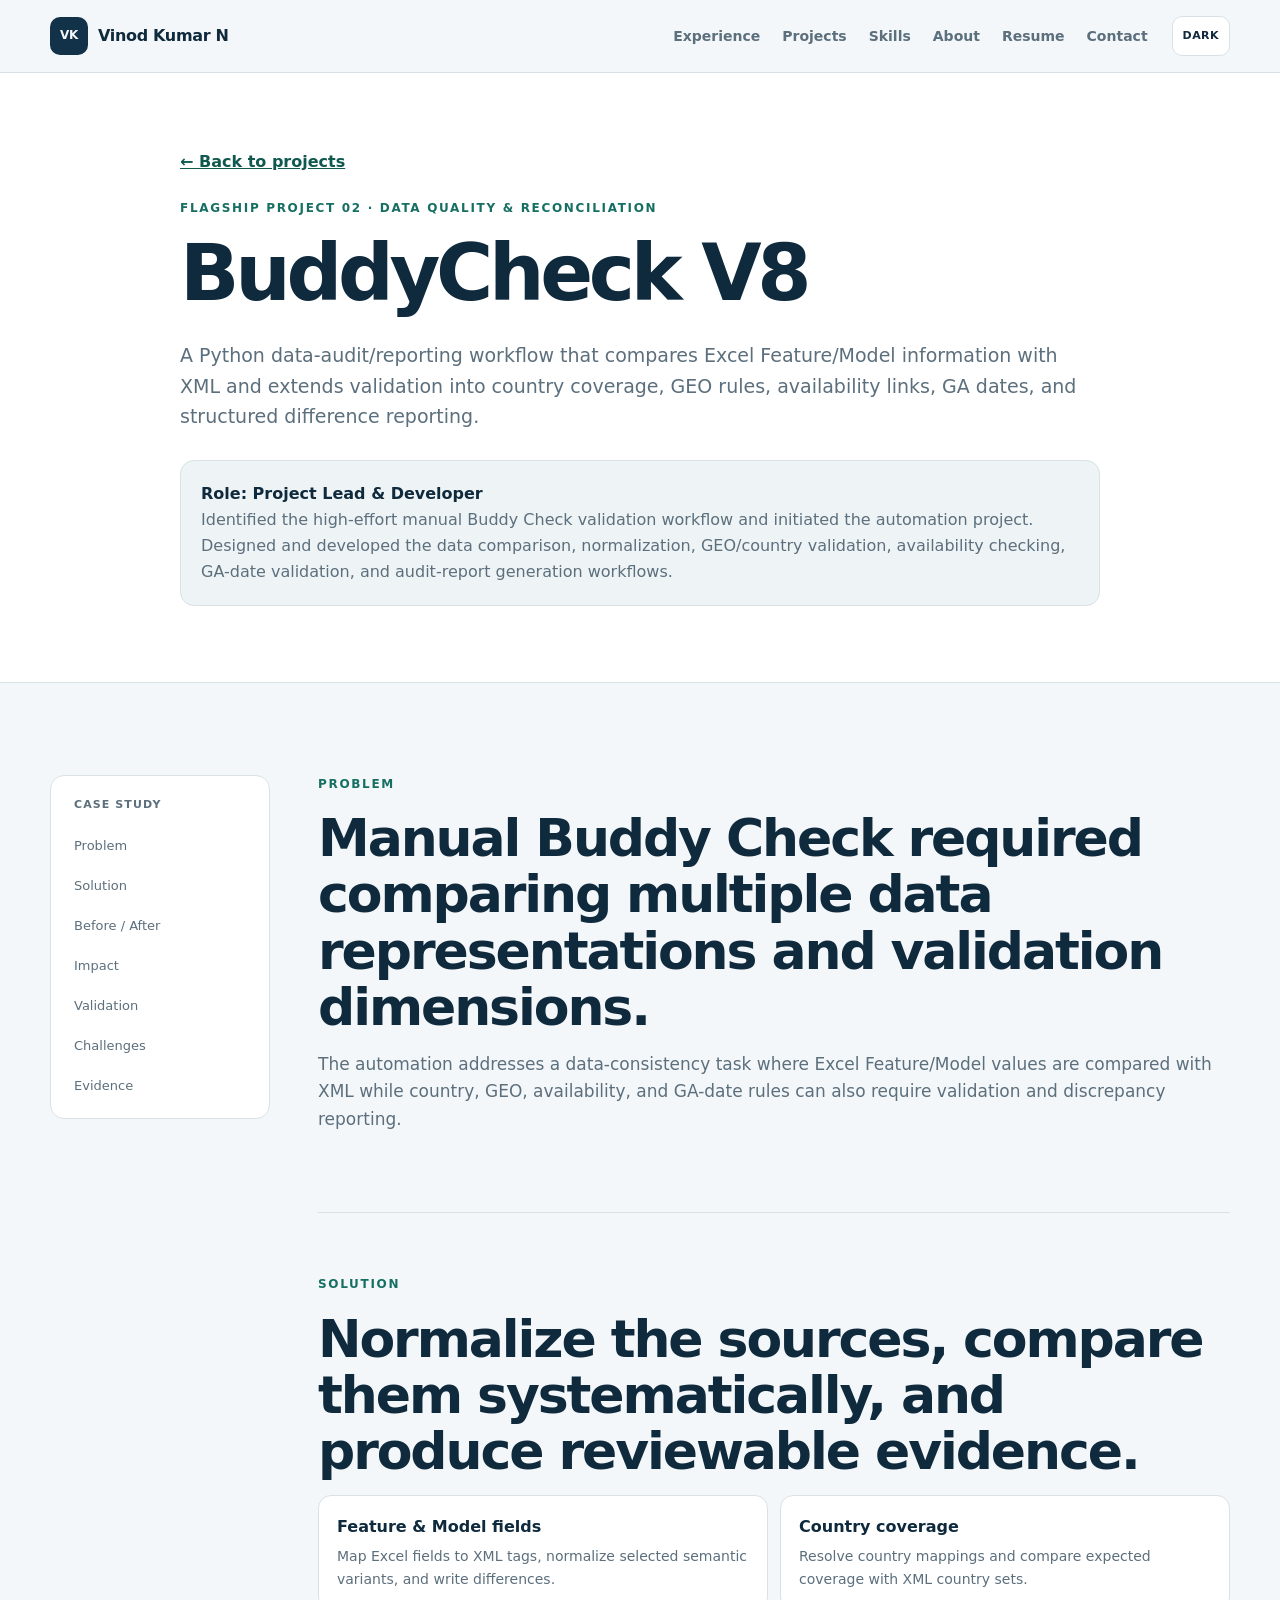
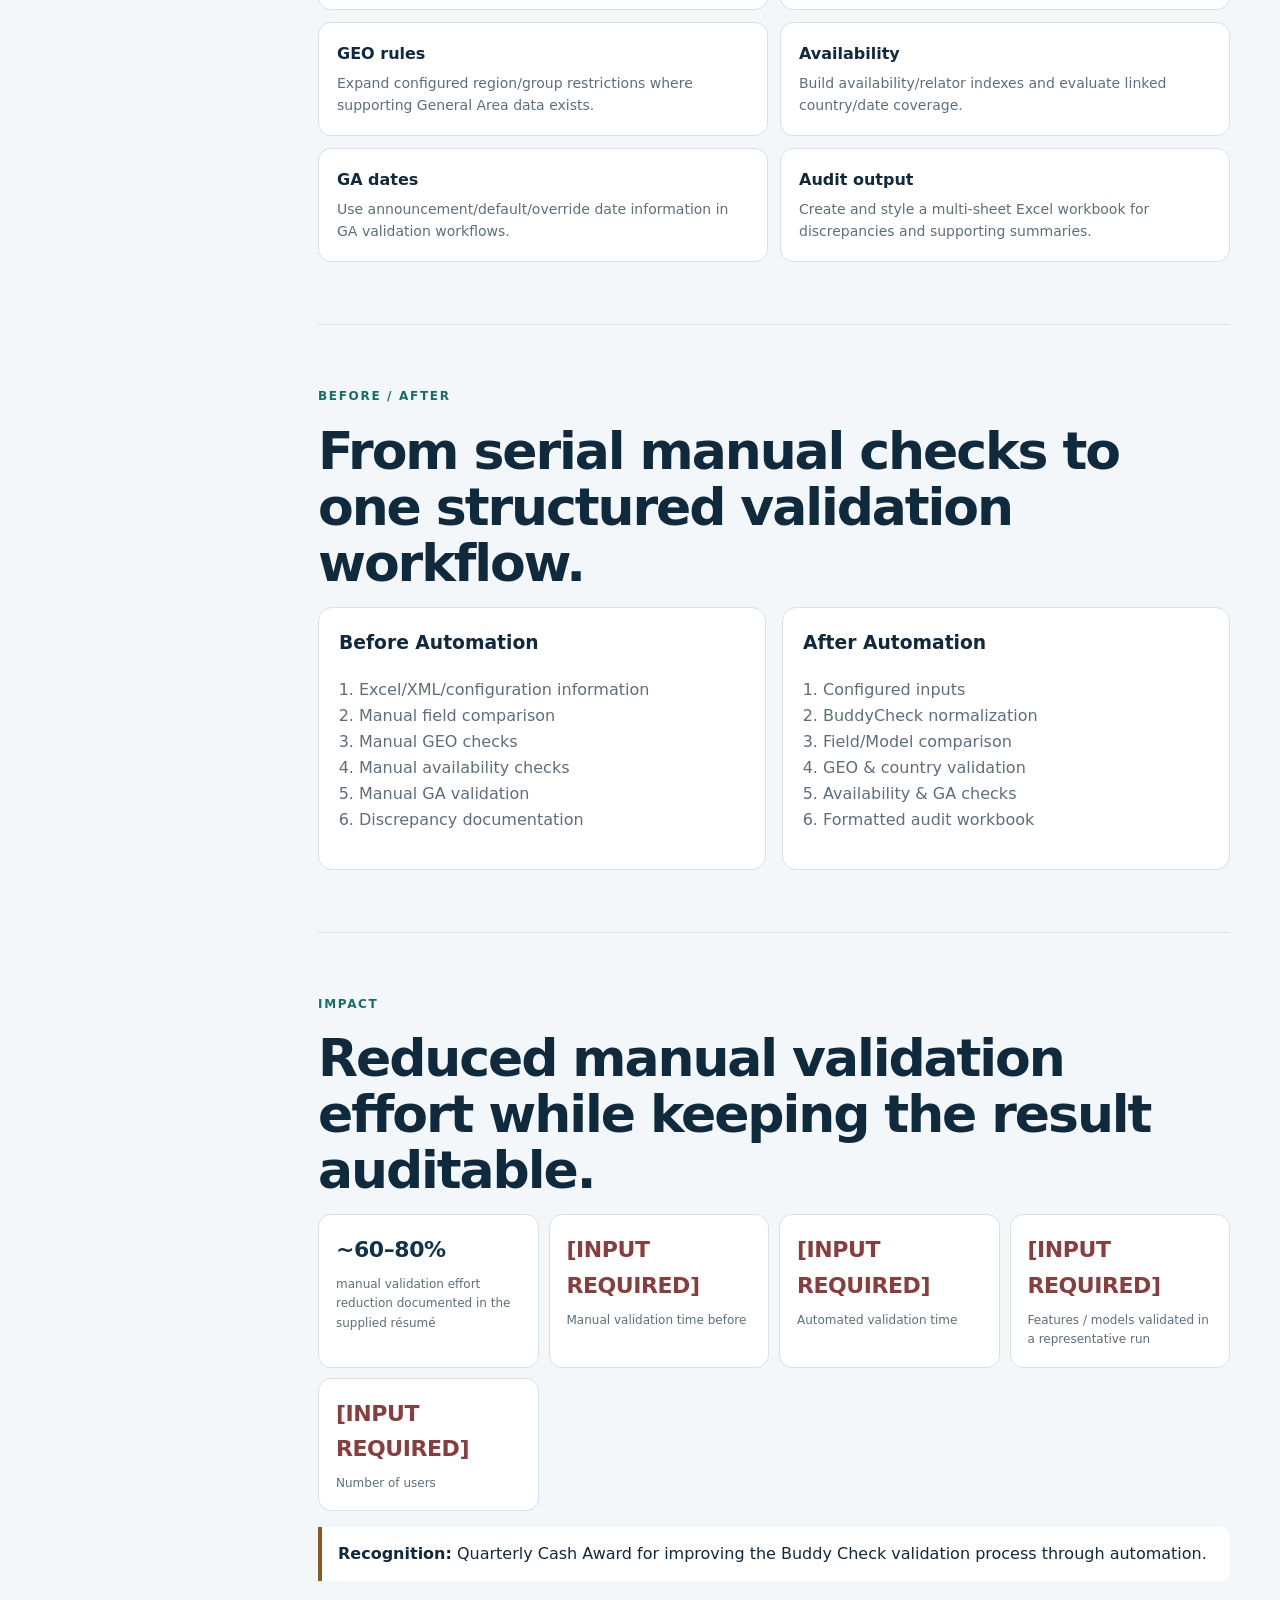
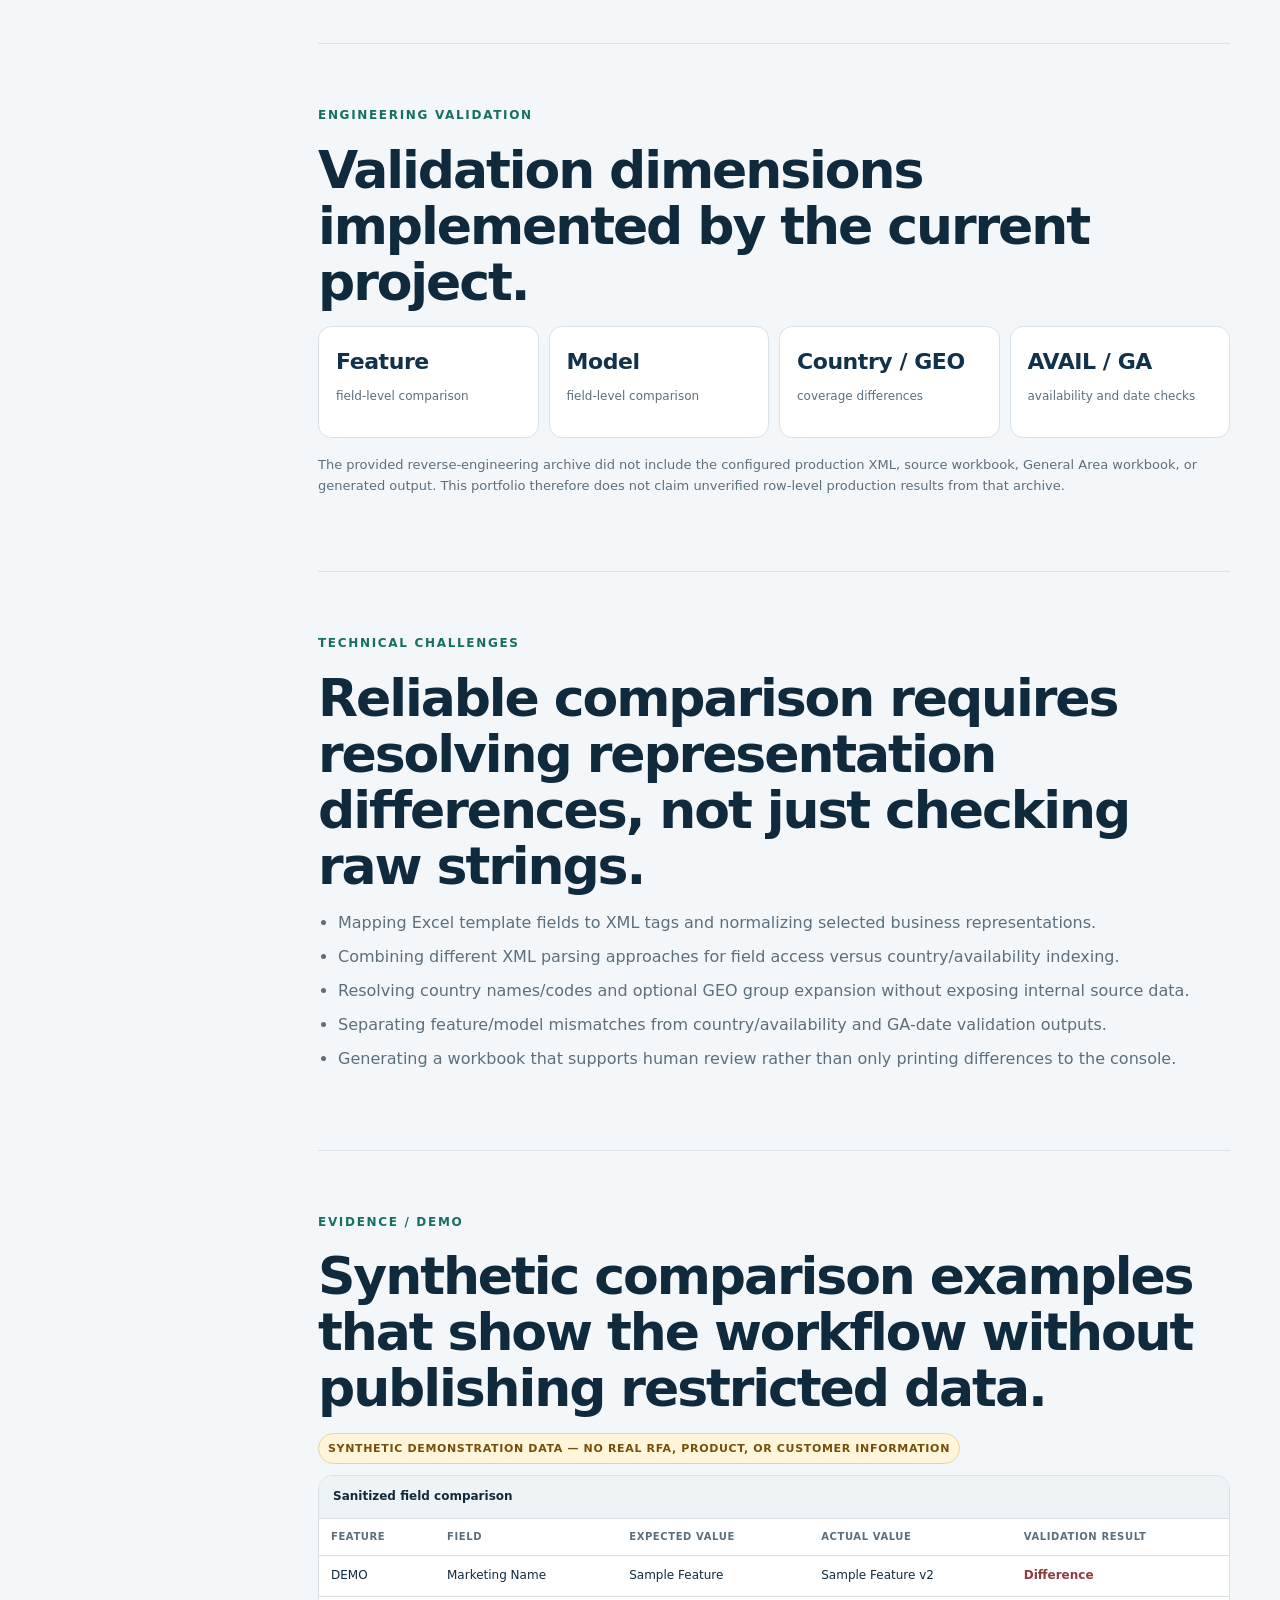
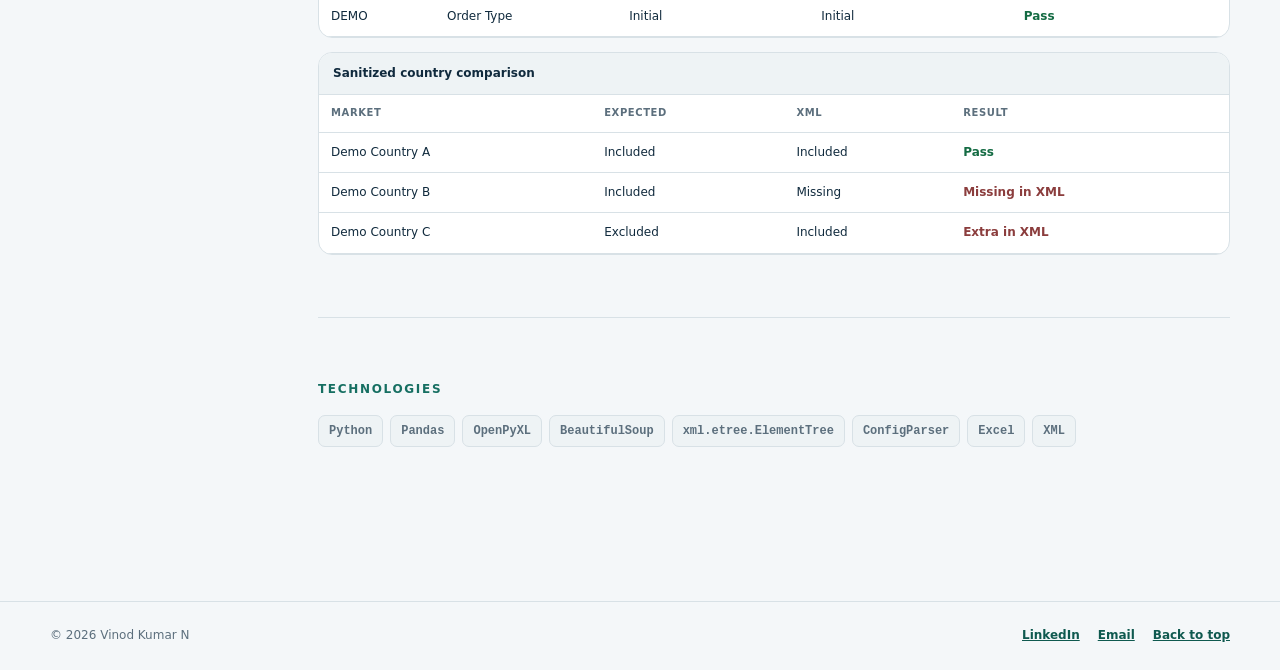
==== projects/buddycheck.html @ 29662d74 "Add files via upload Deploy professional portfolio" ====
<!doctype html><html lang="en" data-theme="light"><head>
  <meta charset="utf-8">
  <meta name="viewport" content="width=device-width, initial-scale=1">
  <meta name="author" content="Vinod Kumar N">
  <meta name="theme-color" content="#f4f7f9">
  <link rel="icon" href="../assets/favicon.svg" type="image/svg+xml">
  <link rel="stylesheet" href="../css/style.css">
<title>BuddyCheck V8 | Vinod Kumar N</title>
  <meta name="description" content="Case study: Python enterprise data validation and reconciliation across Excel, XML, country/GEO availability, GA dates, and formatted audit reporting.">
  <link rel="canonical" href="https://vinod2612-lab.github.io/projects/buddycheck.html">
  <meta property="og:type" content="website">
  <meta property="og:title" content="BuddyCheck V8 | Vinod Kumar N">
  <meta property="og:description" content="Case study: Python enterprise data validation and reconciliation across Excel, XML, country/GEO availability, GA dates, and formatted audit reporting.">
  <meta property="og:url" content="https://vinod2612-lab.github.io/projects/buddycheck.html">
  <meta property="og:image" content="https://vinod2612-lab.github.io/assets/og-card.png">
  <meta property="og:image:width" content="1200">
  <meta property="og:image:height" content="630">
  <meta name="twitter:card" content="summary_large_image">
  <meta name="twitter:title" content="BuddyCheck V8 | Vinod Kumar N">
  <meta name="twitter:description" content="Case study: Python enterprise data validation and reconciliation across Excel, XML, country/GEO availability, GA dates, and formatted audit reporting.">
  <meta name="twitter:image" content="https://vinod2612-lab.github.io/assets/og-card.png">
  <script type="application/ld+json">{"@context": "https://schema.org", "@type": "Person", "name": "Vinod Kumar N", "url": "https://vinod2612-lab.github.io", "jobTitle": "Data Specialist", "email": "mailto:neelavinod26@gmail.com", "address": {"@type": "PostalAddress", "addressLocality": "Bangalore", "addressCountry": "IN"}, "sameAs": ["https://www.linkedin.com/in/vinod-kumar-n-34484a241"], "knowsAbout": ["Python automation", "Enterprise data tooling", "Data validation", "Excel automation", "Desktop automation", "Django", "Retrieval-augmented generation"]}</script></head><body><a class="skip-link" href="#main">Skip to main content</a>
<header class="site-header" id="top">
  <div class="nav-shell">
    <a class="brand" href="../index.html" aria-label="Vinod Kumar N home"><span class="brand-mark">VK</span><span class="brand-name">Vinod Kumar N</span></a>
    <button class="nav-toggle" type="button" aria-label="Open navigation" aria-expanded="false" aria-controls="primary-nav"><span></span><span></span><span></span></button>
    <nav class="nav-links" id="primary-nav" aria-label="Primary navigation">
      <a href="../index.html#experience">Experience</a>
      <a href="../index.html#projects">Projects</a>
      <a href="../index.html#skills">Skills</a>
      <a href="../index.html#about">About</a>
      <a href="../assets/Vinod_Kumar_N_Resume.pdf">Resume</a>
      <a href="../index.html#contact">Contact</a>
    </nav>
    <button class="theme-toggle" type="button" aria-label="Switch to dark theme" title="Toggle light/dark theme"><span class="theme-icon" aria-hidden="true">Moon</span></button>
  </div>
</header><main id="main">
<section class="project-hero section-tight"><div class="container narrow reveal"><a class="back-link" href="../index.html#projects">← Back to projects</a><p class="eyebrow">Flagship Project 02 · Data Quality & Reconciliation</p><h1>BuddyCheck V8</h1><p class="project-lead">A Python data-audit/reporting workflow that compares Excel Feature/Model information with XML and extends validation into country coverage, GEO rules, availability links, GA dates, and structured difference reporting.</p><p class="role-callout"><strong>Role: Project Lead & Developer</strong><br>Identified the high-effort manual Buddy Check validation workflow and initiated the automation project. Designed and developed the data comparison, normalization, GEO/country validation, availability checking, GA-date validation, and audit-report generation workflows.</p></div></section>
<section class="section"><div class="container detail-grid"><aside class="detail-nav"><strong>Case study</strong><a href="#problem">Problem</a><a href="#solution">Solution</a><a href="#before-after">Before / After</a><a href="#impact">Impact</a><a href="#validation">Validation</a><a href="#challenges">Challenges</a><a href="#evidence">Evidence</a></aside><div class="detail-content">
<section id="problem" class="detail-section reveal"><p class="eyebrow">Problem</p><h2>Manual Buddy Check required comparing multiple data representations and validation dimensions.</h2><p>The automation addresses a data-consistency task where Excel Feature/Model values are compared with XML while country, GEO, availability, and GA-date rules can also require validation and discrepancy reporting.</p></section>
<section id="solution" class="detail-section reveal"><p class="eyebrow">Solution</p><h2>Normalize the sources, compare them systematically, and produce reviewable evidence.</h2><div class="feature-list"><div><strong>Feature & Model fields</strong><p>Map Excel fields to XML tags, normalize selected semantic variants, and write differences.</p></div><div><strong>Country coverage</strong><p>Resolve country mappings and compare expected coverage with XML country sets.</p></div><div><strong>GEO rules</strong><p>Expand configured region/group restrictions where supporting General Area data exists.</p></div><div><strong>Availability</strong><p>Build availability/relator indexes and evaluate linked country/date coverage.</p></div><div><strong>GA dates</strong><p>Use announcement/default/override date information in GA validation workflows.</p></div><div><strong>Audit output</strong><p>Create and style a multi-sheet Excel workbook for discrepancies and supporting summaries.</p></div></div></section>
<section id="before-after" class="detail-section reveal"><p class="eyebrow">Before / After</p><h2>From serial manual checks to one structured validation workflow.</h2><div class="before-after"><div><h3>Before Automation</h3><ol><li>Excel/XML/configuration information</li><li>Manual field comparison</li><li>Manual GEO checks</li><li>Manual availability checks</li><li>Manual GA validation</li><li>Discrepancy documentation</li></ol></div><div><h3>After Automation</h3><ol><li>Configured inputs</li><li>BuddyCheck normalization</li><li>Field/Model comparison</li><li>GEO & country validation</li><li>Availability & GA checks</li><li>Formatted audit workbook</li></ol></div></div></section>
<section id="impact" class="detail-section reveal"><p class="eyebrow">Impact</p><h2>Reduced manual validation effort while keeping the result auditable.</h2><div class="impact-metric-grid"><div><strong>~60–80%</strong><span>manual validation effort reduction documented in the supplied résumé</span></div><div><strong class="input-required">[INPUT REQUIRED]</strong><span>Manual validation time before</span></div><div><strong class="input-required">[INPUT REQUIRED]</strong><span>Automated validation time</span></div><div><strong class="input-required">[INPUT REQUIRED]</strong><span>Features / models validated in a representative run</span></div><div><strong class="input-required">[INPUT REQUIRED]</strong><span>Number of users</span></div></div><div class="recognition-inline"><strong>Recognition:</strong> Quarterly Cash Award for improving the Buddy Check validation process through automation.</div></section>
<section id="validation" class="detail-section reveal"><p class="eyebrow">Engineering Validation</p><h2>Validation dimensions implemented by the current project.</h2><div class="validation-grid"><div><strong>Feature</strong><span>field-level comparison</span></div><div><strong>Model</strong><span>field-level comparison</span></div><div><strong>Country / GEO</strong><span>coverage differences</span></div><div><strong>AVAIL / GA</strong><span>availability and date checks</span></div></div><p class="evidence-note">The provided reverse-engineering archive did not include the configured production XML, source workbook, General Area workbook, or generated output. This portfolio therefore does not claim unverified row-level production results from that archive.</p></section>
<section id="challenges" class="detail-section reveal"><p class="eyebrow">Technical Challenges</p><h2>Reliable comparison requires resolving representation differences, not just checking raw strings.</h2><ul class="detail-list"><li>Mapping Excel template fields to XML tags and normalizing selected business representations.</li><li>Combining different XML parsing approaches for field access versus country/availability indexing.</li><li>Resolving country names/codes and optional GEO group expansion without exposing internal source data.</li><li>Separating feature/model mismatches from country/availability and GA-date validation outputs.</li><li>Generating a workbook that supports human review rather than only printing differences to the console.</li></ul></section>
<section id="evidence" class="detail-section reveal"><p class="eyebrow">Evidence / Demo</p><h2>Synthetic comparison examples that show the workflow without publishing restricted data.</h2><p class="demo-label">Synthetic demonstration data — no real RFA, product, or customer information</p><div class="demo-grid"><div class="demo-window wide"><div class="demo-title">Sanitized field comparison</div><div class="table-scroll"><table><thead><tr><th>Feature</th><th>Field</th><th>Expected Value</th><th>Actual Value</th><th>Validation Result</th></tr></thead><tbody><tr><td>DEMO</td><td>Marketing Name</td><td>Sample Feature</td><td>Sample Feature v2</td><td><span class="status-review">Difference</span></td></tr><tr><td>DEMO</td><td>Order Type</td><td>Initial</td><td>Initial</td><td><span class="status-pass">Pass</span></td></tr></tbody></table></div></div><div class="demo-window wide"><div class="demo-title">Sanitized country comparison</div><div class="table-scroll"><table><thead><tr><th>Market</th><th>Expected</th><th>XML</th><th>Result</th></tr></thead><tbody><tr><td>Demo Country A</td><td>Included</td><td>Included</td><td><span class="status-pass">Pass</span></td></tr><tr><td>Demo Country B</td><td>Included</td><td>Missing</td><td><span class="status-review">Missing in XML</span></td></tr><tr><td>Demo Country C</td><td>Excluded</td><td>Included</td><td><span class="status-review">Extra in XML</span></td></tr></tbody></table></div></div></div></section>
<section class="detail-section reveal"><p class="eyebrow">Technologies</p><div class="tags large"><span>Python</span><span>Pandas</span><span>OpenPyXL</span><span>BeautifulSoup</span><span>xml.etree.ElementTree</span><span>ConfigParser</span><span>Excel</span><span>XML</span></div></section>
</div></div></section></main>
<footer class="site-footer">
  <div class="container footer-inner">
    <p>© <span id="year"></span> Vinod Kumar N</p>
    <div class="footer-links">
      <a href="https://www.linkedin.com/in/vinod-kumar-n-34484a241" target="_blank" rel="noopener noreferrer">LinkedIn</a>
      <a href="mailto:neelavinod26@gmail.com">Email</a>
      <a href="#top">Back to top</a>
    </div>
  </div>
</footer><script src="../js/script.js"></script></body></html>
---- css/style.css ----
:root{
  --bg:#f4f7f9;--surface:#fff;--surface-soft:#eef3f5;--text:#102a3d;--muted:#5c6f7d;--line:#d8e1e6;
  --accent:#166f62;--accent-dark:#0f594f;--navy:#12324a;--warm:#8b5a1f;--danger:#8b3d3d;--pass:#146b43;
  --shadow:0 18px 45px rgba(16,42,61,.08);--max:1180px;--radius:18px;
}
html[data-theme="dark"]{--bg:#0c151c;--surface:#111e27;--surface-soft:#152630;--text:#eef5f7;--muted:#adbec7;--line:#2a3c46;--accent:#79d4c3;--accent-dark:#9de0d3;--navy:#dbeaf0;--warm:#e6b46f;--danger:#f0a0a0;--pass:#8be0ad;--shadow:0 22px 55px rgba(0,0,0,.28)}
*{box-sizing:border-box}html{scroll-behavior:smooth;scroll-padding-top:82px}body{margin:0;background:var(--bg);color:var(--text);font-family:Inter,ui-sans-serif,system-ui,-apple-system,BlinkMacSystemFont,"Segoe UI",sans-serif;line-height:1.62;-webkit-font-smoothing:antialiased;overflow-x:clip}a{color:inherit}button,a{font:inherit}img{max-width:100%;height:auto}p{margin-top:0}.container{width:min(calc(100% - 40px),var(--max));margin-inline:auto}.narrow{max-width:920px}.section{padding:92px 0}.section-tight{padding:76px 0}.section-alt{background:var(--surface-soft);border-block:1px solid var(--line)}
.skip-link{position:absolute;left:-9999px;top:10px;background:var(--navy);color:var(--bg);padding:10px 14px;border-radius:8px;z-index:999}.skip-link:focus{left:10px}.site-header{position:sticky;top:0;z-index:100;background:color-mix(in srgb,var(--bg) 92%,transparent);backdrop-filter:blur(16px);border-bottom:1px solid var(--line)}.nav-shell{height:72px;width:min(calc(100% - 40px),var(--max));margin:auto;display:flex;align-items:center;gap:24px}.brand{display:flex;align-items:center;gap:10px;text-decoration:none;font-weight:800;letter-spacing:-.02em;white-space:nowrap}.brand-mark{width:38px;height:38px;border-radius:10px;background:var(--navy);color:var(--bg);display:grid;place-items:center;font-size:12px}.nav-links{margin-left:auto;display:flex;gap:22px;align-items:center}.nav-links a{font-size:14px;color:var(--muted);text-decoration:none;font-weight:650}.nav-links a:hover{color:var(--text)}.theme-toggle,.nav-toggle{border:1px solid var(--line);background:var(--surface);color:var(--text);border-radius:10px;cursor:pointer}.theme-toggle{min-width:58px;height:40px;padding:0 10px;font-size:11px;font-weight:800;text-transform:uppercase;letter-spacing:.04em}.nav-toggle{display:none;width:42px;height:42px;padding:9px}.nav-toggle span{display:block;height:2px;background:currentColor;margin:5px 0;border-radius:2px}
a:focus-visible,button:focus-visible,summary:focus-visible{outline:3px solid var(--accent);outline-offset:3px;border-radius:6px}.eyebrow,.small-label,.panel-label{font-size:12px;font-weight:850;text-transform:uppercase;letter-spacing:.14em;color:var(--accent);margin-bottom:16px}.hero-grid{display:grid;grid-template-columns:minmax(0,1.28fr) minmax(330px,.72fr);gap:64px;align-items:center}.hero h1,.project-hero h1{font-size:clamp(46px,6.5vw,78px);line-height:1.02;letter-spacing:-.055em;margin:0 0 26px}.hero-lead,.project-lead{font-size:19px;color:var(--muted);max-width:760px}.hero-actions{display:flex;align-items:center;gap:14px;flex-wrap:wrap;margin:30px 0 22px}.btn{display:inline-flex;min-height:46px;align-items:center;justify-content:center;padding:0 18px;border-radius:10px;text-decoration:none;font-weight:800;font-size:14px;border:1px solid transparent;transition:transform .18s ease,background .18s ease,border-color .18s ease}.btn:hover{transform:translateY(-1px)}.btn-primary{background:var(--navy);color:var(--bg)}.btn-secondary{background:var(--surface);border-color:var(--line);color:var(--text)}.text-link,.small-link{color:var(--accent-dark);font-weight:800;text-underline-offset:4px}.small-link{font-size:12px}.hero-location{color:var(--muted);font-size:14px;margin:0}.credibility-panel{background:var(--surface);border:1px solid var(--line);border-radius:22px;padding:26px;box-shadow:var(--shadow)}.credibility-metrics{display:grid;gap:10px}.metric-card{padding:17px;border:1px solid var(--line);background:var(--surface-soft);border-radius:14px}.metric-card strong{display:block;font-size:28px;letter-spacing:-.03em;color:var(--navy)}.metric-card span{display:block;font-size:13px;color:var(--muted);margin-top:3px}.panel-note{margin:16px 0 0;color:var(--muted);font-size:13px}.section-head{max-width:820px;margin-bottom:42px}.section-head.compact{max-width:720px}.section-head h2,.contact-card h2,.detail-section h2{font-size:clamp(32px,4.5vw,52px);line-height:1.08;letter-spacing:-.04em;margin:0 0 16px}.section-head>p:not(.eyebrow),.contact-card>div>p:not(.eyebrow){color:var(--muted);font-size:17px}.evidence-strip{padding-top:64px}.impact-grid{display:grid;grid-template-columns:repeat(3,1fr);gap:16px}.impact-card{background:var(--surface);border:1px solid var(--line);border-radius:var(--radius);padding:24px}.impact-card>span{display:block;color:var(--accent);font-size:12px;font-weight:850;margin-bottom:24px}.impact-card h3{margin:0 0 8px;font-size:19px}.impact-card p{margin:0;color:var(--muted);font-size:14px}.experience-list{display:grid;gap:18px}.experience-card{display:grid;grid-template-columns:180px 1fr;gap:30px;background:var(--surface);border:1px solid var(--line);border-radius:var(--radius);padding:28px}.experience-meta{display:flex;flex-direction:column;align-items:flex-start;gap:9px}.date{font:800 13px ui-monospace,SFMono-Regular,Consolas,monospace;color:var(--accent)}.status{font-size:11px;font-weight:850;text-transform:uppercase;letter-spacing:.08em;padding:5px 8px;border-radius:999px;background:var(--surface-soft);border:1px solid var(--line)}.employer{font-size:13px;color:var(--muted);font-weight:750;text-transform:uppercase;letter-spacing:.06em;margin-bottom:5px}.experience-main h3{font-size:26px;letter-spacing:-.025em;margin:0 0 14px}.experience-main ul{margin:0;padding-left:20px;color:var(--muted)}.experience-main li+li{margin-top:7px}.input-required{color:var(--danger)!important;font-weight:800}.project-card{display:grid;grid-template-columns:76px 1fr;gap:24px;border-top:1px solid var(--line);padding:42px 0}.project-card:last-of-type{border-bottom:1px solid var(--line)}.project-index{font:850 13px ui-monospace,SFMono-Regular,Consolas,monospace;color:var(--accent);padding-top:8px}.project-category{color:var(--accent);font-weight:850;text-transform:uppercase;letter-spacing:.1em;font-size:11px;margin-bottom:9px}.project-summary-block h3{font-size:clamp(30px,4vw,45px);letter-spacing:-.04em;line-height:1.05;margin:0 0 14px}.project-one-liner{font-size:17px;color:var(--muted);max-width:900px}.role-line{background:var(--surface-soft);border-left:4px solid var(--accent);padding:14px 16px;border-radius:0 10px 10px 0;color:var(--muted);font-size:14px;max-width:980px}.role-line strong{color:var(--text)}.role-line.compact{margin:12px 0 0}.project-essentials{display:grid;grid-template-columns:repeat(3,1fr);gap:12px;margin:22px 0}.project-essentials>div{border:1px solid var(--line);border-radius:12px;padding:15px;background:var(--surface)}.project-essentials span{font-size:11px;font-weight:850;text-transform:uppercase;letter-spacing:.08em;color:var(--muted)}.project-essentials p{margin:7px 0 0;font-size:13px;color:var(--muted)}.validation-line{font-size:13px;color:var(--muted);margin:18px 0}.validation-line strong{color:var(--text)}.tags{display:flex;flex-wrap:wrap;gap:7px}.tags span{font:750 11px ui-monospace,SFMono-Regular,Consolas,monospace;border:1px solid var(--line);border-radius:7px;background:var(--surface-soft);padding:6px 8px;color:var(--muted)}.tags.large span{font-size:12px;padding:8px 10px}.project-actions{display:flex;gap:14px;align-items:center;flex-wrap:wrap;margin-top:20px}.additional-projects{margin-top:58px}.additional-projects>div:first-child{display:grid;grid-template-columns:1fr 2fr;gap:20px;align-items:end}.additional-projects h3{font-size:30px;margin:0 0 16px}.additional-card{display:grid;grid-template-columns:1.3fr .7fr;gap:26px;background:var(--surface);border:1px solid var(--line);border-radius:var(--radius);padding:24px}.additional-card p{color:var(--muted);margin-bottom:0}.skills-grid{display:grid;grid-template-columns:repeat(3,1fr);gap:14px}.skill-group{background:var(--surface);border:1px solid var(--line);border-radius:var(--radius);padding:22px;min-height:160px}.skill-group h3{font-size:18px;margin:0 0 20px}.skill-group p{color:var(--muted);font-size:14px;margin:0}.about-grid,.credentials-grid{display:grid;grid-template-columns:.85fr 1.15fr;gap:70px}.about-text p{font-size:18px;color:var(--muted)}.credentials-content{display:grid;gap:28px}.recognition-card{background:var(--surface);border:1px solid var(--line);border-radius:var(--radius);padding:24px}.recognition-card h3{font-size:24px;margin:0 0 7px}.recognition-card p:last-child{margin:0;color:var(--muted)}.credential-list>div{padding:18px 0;border-top:1px solid var(--line);display:grid;grid-template-columns:70px 1fr;column-gap:16px}.credential-list>div:last-child{border-bottom:1px solid var(--line)}.credential-list span{grid-row:1/3;color:var(--accent);font:800 12px ui-monospace,monospace}.credential-list h3{font-size:18px;margin:0}.credential-list p{color:var(--muted);margin:3px 0 0}.cert-list h3{font-size:18px}.cert-list ul{padding-left:20px;color:var(--muted)}.muted{color:var(--muted)}.contact-section{padding-top:55px}.contact-card{display:grid;grid-template-columns:1fr auto;gap:40px;align-items:end;background:var(--surface);border:1px solid var(--line);border-radius:22px;padding:38px;box-shadow:var(--shadow)}.contact-actions{display:flex;flex-direction:column;gap:10px;min-width:205px;align-items:stretch}.site-footer{border-top:1px solid var(--line);padding:24px 0;color:var(--muted);font-size:12px}.footer-inner{display:flex;justify-content:space-between;gap:20px;align-items:center}.footer-inner p{margin:0}.footer-links{display:flex;gap:18px}.footer-links a{color:var(--accent-dark);font-weight:750}.reveal{opacity:1;transform:none}.reveal.visible{opacity:1;transform:none}
/* Project detail pages */.project-hero{border-bottom:1px solid var(--line);background:var(--surface)}.back-link{display:inline-block;margin-bottom:24px;color:var(--accent-dark);font-weight:800}.project-hero .project-lead{max-width:900px}.role-callout{margin:28px 0 0;padding:20px;background:var(--surface-soft);border:1px solid var(--line);border-radius:14px;color:var(--muted)}.role-callout strong{color:var(--text)}.detail-grid{display:grid;grid-template-columns:220px minmax(0,1fr);gap:48px}.detail-nav{position:sticky;top:96px;align-self:start;display:grid;gap:5px;border:1px solid var(--line);border-radius:14px;padding:15px;background:var(--surface)}.detail-nav strong{font-size:11px;text-transform:uppercase;letter-spacing:.1em;color:var(--muted);padding:5px 8px 9px}.detail-nav a{text-decoration:none;color:var(--muted);padding:7px 8px;border-radius:7px;font-size:13px}.detail-nav a:hover{background:var(--surface-soft);color:var(--text)}.detail-content{min-width:0}.detail-section{padding:0 0 62px;margin-bottom:62px;border-bottom:1px solid var(--line)}.detail-section:last-child{border-bottom:0;margin-bottom:0}.detail-section>p:not(.eyebrow):not(.demo-label):not(.evidence-note){font-size:17px;color:var(--muted)}.feature-list{display:grid;grid-template-columns:repeat(2,1fr);gap:12px}.feature-list>div{background:var(--surface);border:1px solid var(--line);border-radius:13px;padding:18px}.feature-list strong{display:block;margin-bottom:5px}.feature-list p{margin:0;color:var(--muted);font-size:14px}.workflow{display:flex;flex-wrap:wrap;gap:10px;align-items:center;background:var(--surface);border:1px solid var(--line);border-radius:15px;padding:18px}.workflow>div{border:1px solid var(--line);background:var(--surface-soft);border-radius:9px;padding:11px 13px;font-size:12px;font-weight:800}.workflow>b{color:var(--accent)}.vertical-flow{max-width:520px;flex-direction:column;align-items:stretch;text-align:center}.vertical-flow>b{text-align:center}.impact-metric-grid,.validation-grid{display:grid;grid-template-columns:repeat(4,1fr);gap:10px}.impact-metric-grid>div,.validation-grid>div{background:var(--surface);border:1px solid var(--line);border-radius:13px;padding:17px;min-height:112px}.impact-metric-grid strong,.validation-grid strong{display:block;font-size:22px;color:var(--navy);letter-spacing:-.02em}.impact-metric-grid span,.validation-grid span{display:block;font-size:12px;color:var(--muted);margin-top:7px}.evidence-note{font-size:13px;color:var(--muted);margin-top:16px}.recognition-inline{margin-top:16px;border-left:4px solid var(--warm);background:var(--surface);padding:14px 16px;border-radius:0 10px 10px 0}.detail-list{padding-left:20px;color:var(--muted)}.detail-list li+li{margin-top:8px}.before-after{display:grid;grid-template-columns:1fr 1fr;gap:16px}.before-after>div{background:var(--surface);border:1px solid var(--line);border-radius:14px;padding:20px}.before-after h3{margin-top:0}.before-after ol{padding-left:20px;color:var(--muted)}.demo-label{display:inline-flex;padding:6px 9px;border-radius:999px;background:#fff5db;color:#76500b;border:1px solid #ead59a;font-size:11px;font-weight:850;text-transform:uppercase;letter-spacing:.06em}.demo-grid{display:grid;grid-template-columns:1fr 1fr;gap:14px}.demo-window{border:1px solid var(--line);background:var(--surface);border-radius:14px;overflow:hidden}.demo-window.wide{grid-column:1/-1}.demo-title{padding:11px 14px;background:var(--surface-soft);border-bottom:1px solid var(--line);font-size:12px;font-weight:850}.table-scroll{overflow-x:auto}.demo-window table{width:100%;border-collapse:collapse;min-width:430px;font-size:12px}.demo-window th,.demo-window td{padding:10px 12px;text-align:left;border-bottom:1px solid var(--line)}.demo-window th{font-size:10px;text-transform:uppercase;letter-spacing:.06em;color:var(--muted)}.fake-app{padding:13px;background:#10171c;color:#dce6eb;font:12px ui-monospace,SFMono-Regular,Consolas,monospace}.fake-toolbar{padding:9px;background:#1d2c35;border-radius:6px;margin-bottom:8px}.fake-row{padding:8px 10px;border-bottom:1px solid #2d404a;display:flex;justify-content:space-between}.fake-row.selected{background:#173b35}.fake-row span{color:#91d5bd}.summary-badges{display:flex;gap:8px;flex-wrap:wrap;padding:16px}.summary-badges span{padding:7px 9px;border:1px solid var(--line);border-radius:7px;background:var(--surface-soft);font-size:12px}.summary-badges .pass{color:var(--pass);font-weight:850}.status-pass{color:var(--pass);font-weight:850}.status-review{color:var(--danger);font-weight:850}.demo-chat{display:grid;gap:12px}.user-msg,.assistant-msg,.route-box,.source-box,.validation-box{border:1px solid var(--line);background:var(--surface);border-radius:13px;padding:16px}.user-msg{max-width:74%;margin-left:auto;background:var(--surface-soft)}.assistant-msg{max-width:90%}.demo-chat strong{display:block;margin-bottom:5px}.demo-chat span,.demo-chat small{display:block;color:var(--muted);font-size:11px}.demo-chat p{margin:0;color:var(--muted)}.citation-demo{display:inline!important;color:var(--accent)!important;font-weight:850}.route-box,.source-box,.validation-box{border-left:4px solid var(--accent)}
@media(max-width:1024px){.hero-grid{grid-template-columns:1fr;gap:36px}.credibility-panel{max-width:760px}.project-essentials,.skills-grid{grid-template-columns:repeat(2,1fr)}.about-grid,.credentials-grid{grid-template-columns:1fr;gap:34px}.contact-card{grid-template-columns:1fr}.contact-actions{flex-direction:row;flex-wrap:wrap;min-width:0}.detail-grid{grid-template-columns:1fr}.detail-nav{position:static;display:flex;flex-wrap:wrap}.detail-nav strong{width:100%}.impact-metric-grid,.validation-grid{grid-template-columns:repeat(2,1fr)}}
@media(max-width:768px){.container,.nav-shell{width:min(calc(100% - 28px),var(--max))}.section{padding:72px 0}.section-tight{padding:58px 0}.brand-name{display:none}.nav-toggle{display:block;margin-left:auto}.nav-links{position:absolute;left:14px;right:14px;top:64px;display:none;flex-direction:column;align-items:stretch;gap:0;background:var(--surface);border:1px solid var(--line);border-radius:12px;padding:8px;box-shadow:var(--shadow)}.nav-links.open{display:flex}.nav-links a{padding:10px;border-radius:7px}.nav-links a:hover{background:var(--surface-soft)}.theme-toggle{min-width:52px}.impact-grid,.project-essentials,.skills-grid,.feature-list,.before-after,.demo-grid{grid-template-columns:1fr}.experience-card{grid-template-columns:1fr;gap:14px}.project-card{grid-template-columns:42px 1fr;gap:12px}.additional-projects>div:first-child,.additional-card{grid-template-columns:1fr}.impact-metric-grid,.validation-grid{grid-template-columns:1fr 1fr}.demo-window.wide{grid-column:auto}.contact-actions{flex-direction:column;align-items:stretch}.footer-inner{align-items:flex-start;flex-direction:column}.user-msg{max-width:92%}.hero h1,.project-hero h1{font-size:clamp(42px,12vw,64px)}}
@media(max-width:480px){.hero-actions{align-items:flex-start}.btn{width:100%}.hero-actions .text-link{padding:6px 0}.project-card{display:block}.project-index{margin-bottom:10px}.impact-metric-grid,.validation-grid{grid-template-columns:1fr}.workflow{align-items:stretch;flex-direction:column}.workflow>b{transform:rotate(90deg);align-self:center}.detail-nav{display:none}.contact-card{padding:25px 19px}.credibility-panel{padding:20px}.section-head h2,.contact-card h2,.detail-section h2{font-size:clamp(30px,9.5vw,42px)}.footer-links{flex-wrap:wrap}.demo-window table{min-width:390px}}
@media(prefers-reduced-motion:reduce){html{scroll-behavior:auto}.reveal{opacity:1;transform:none;transition:none}.btn{transition:none}}
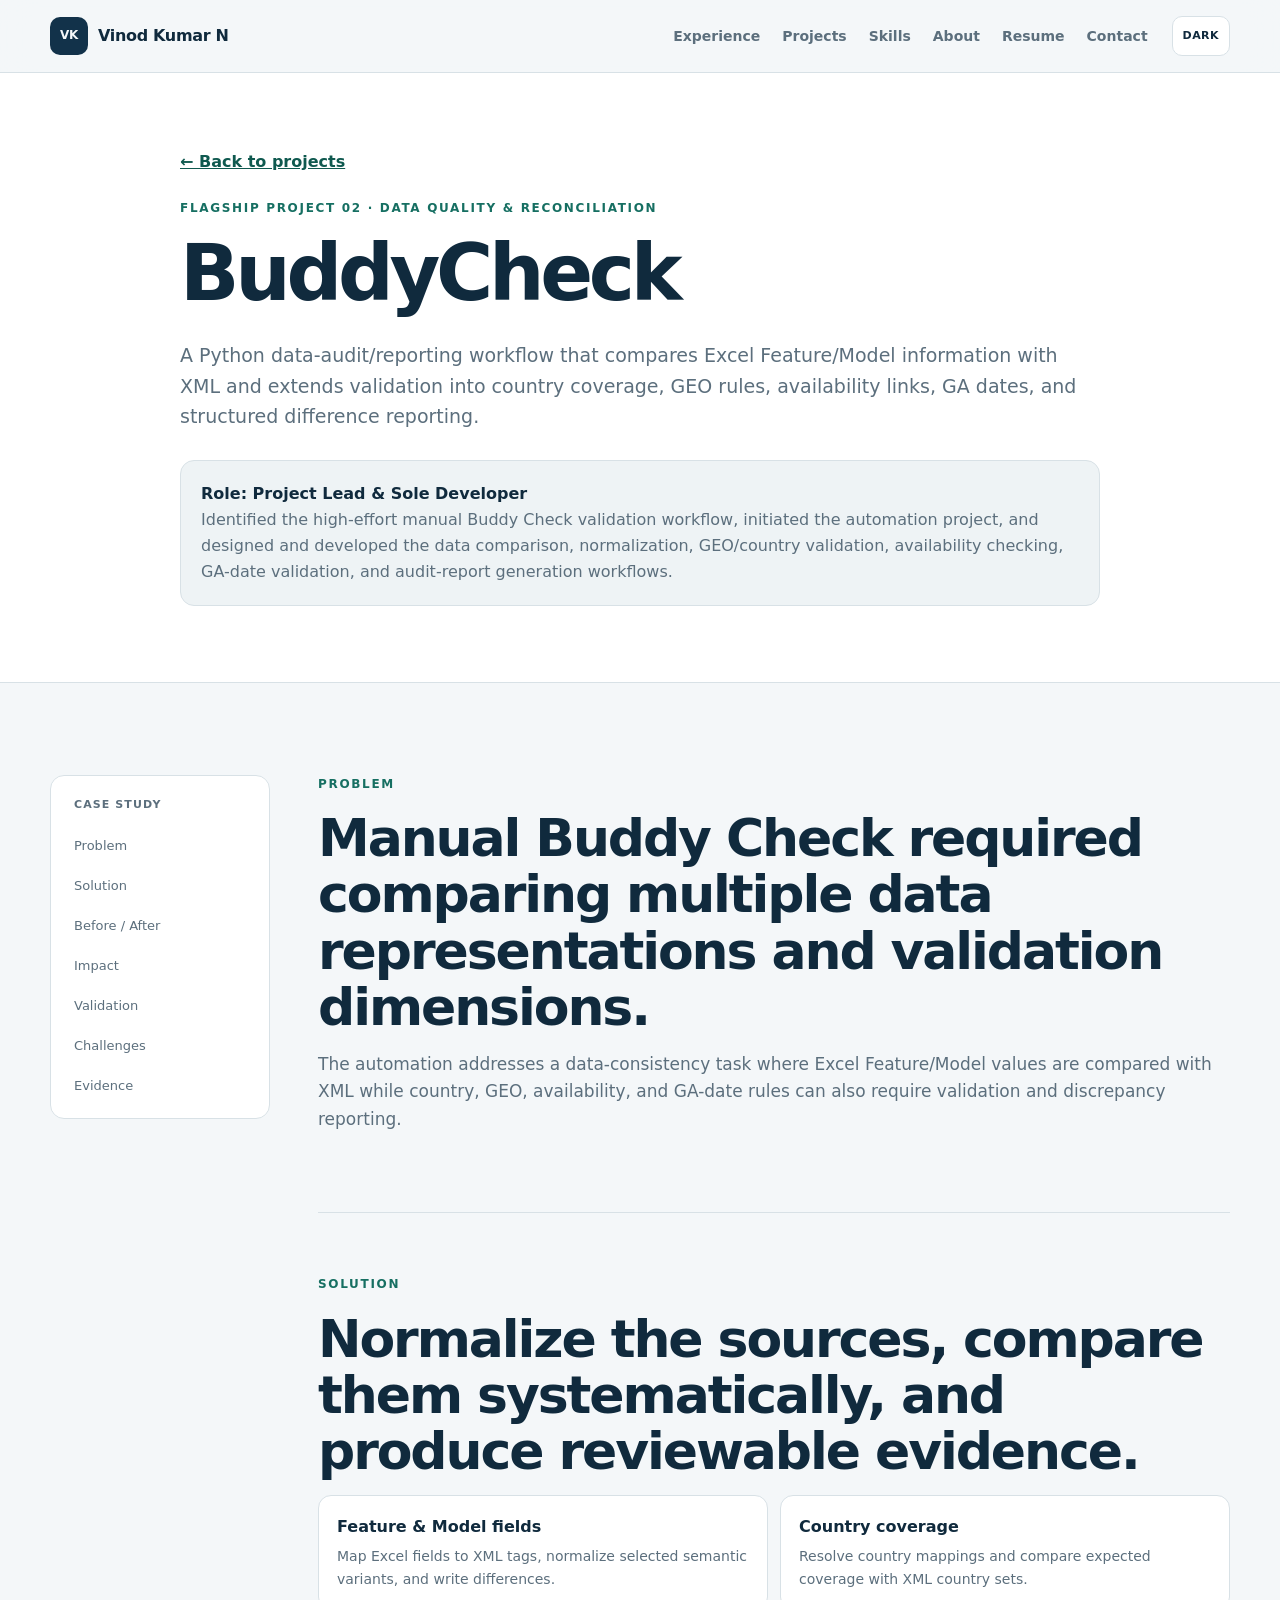
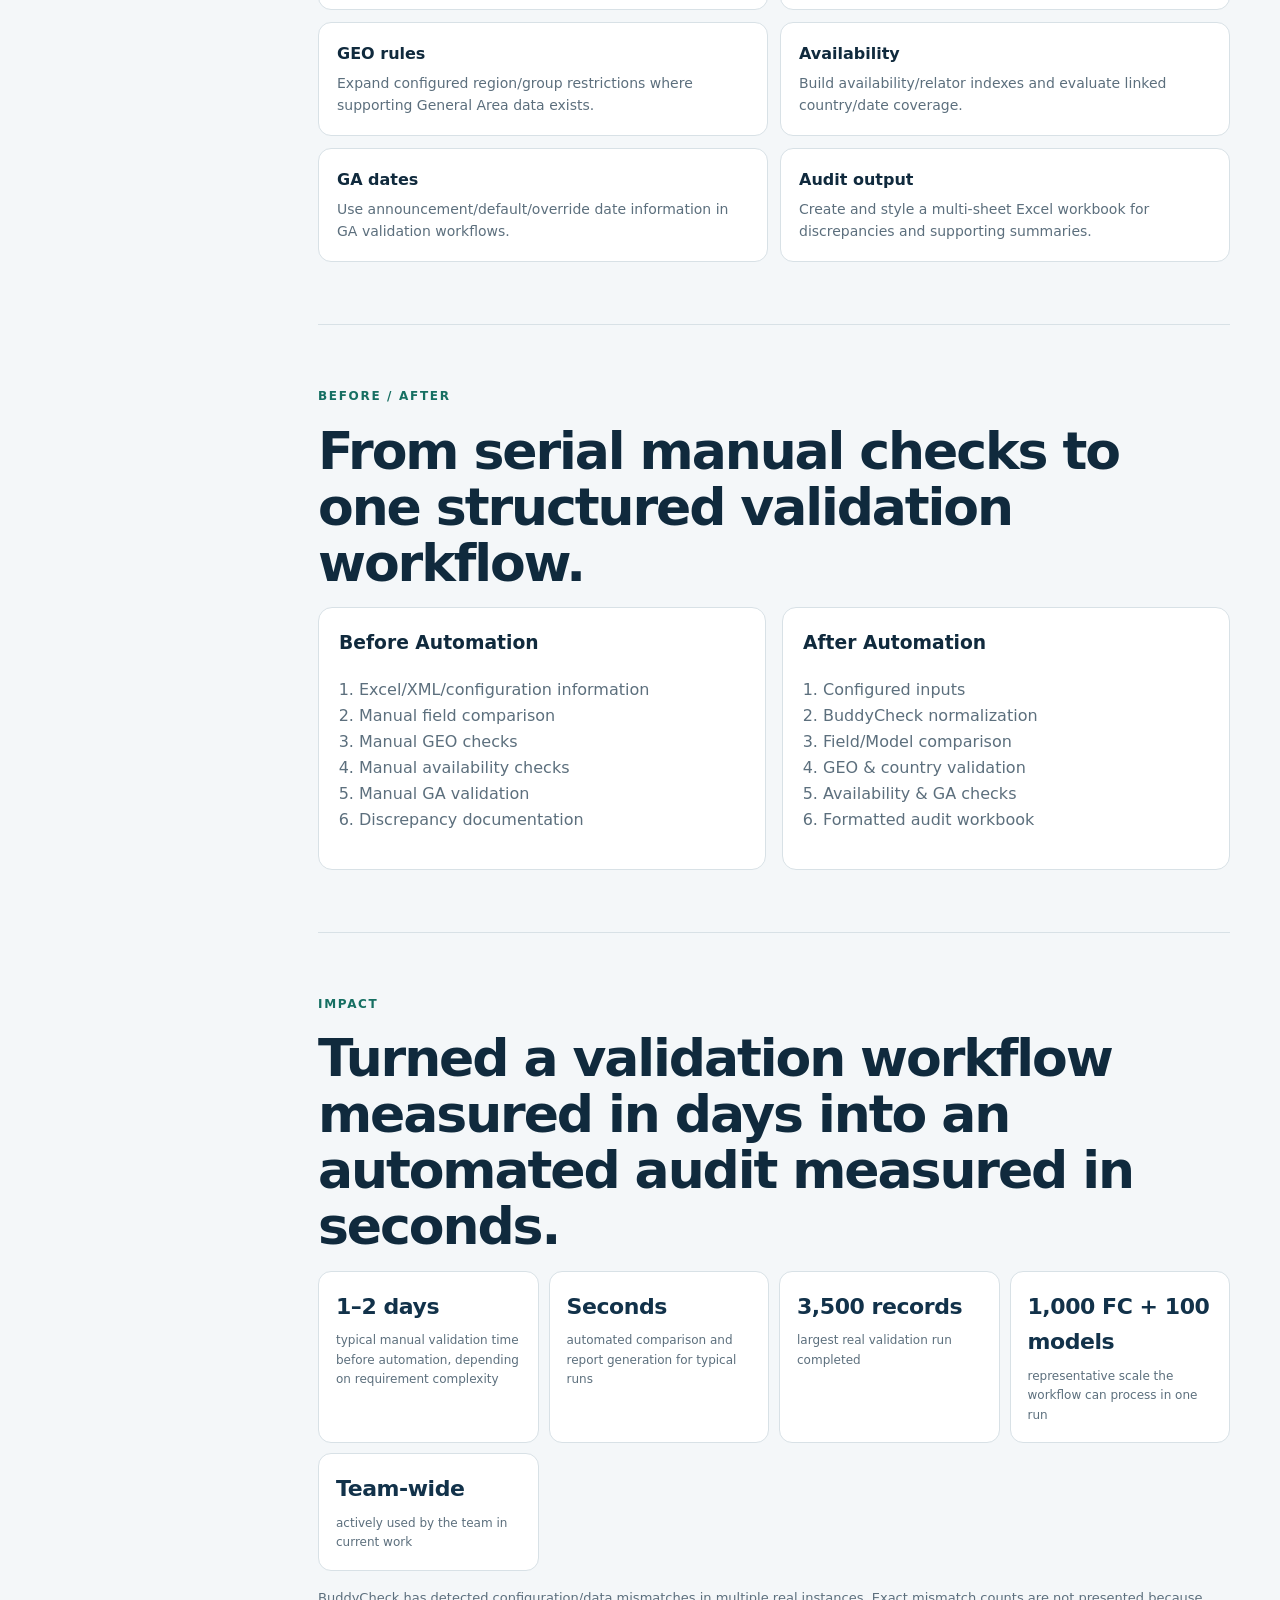
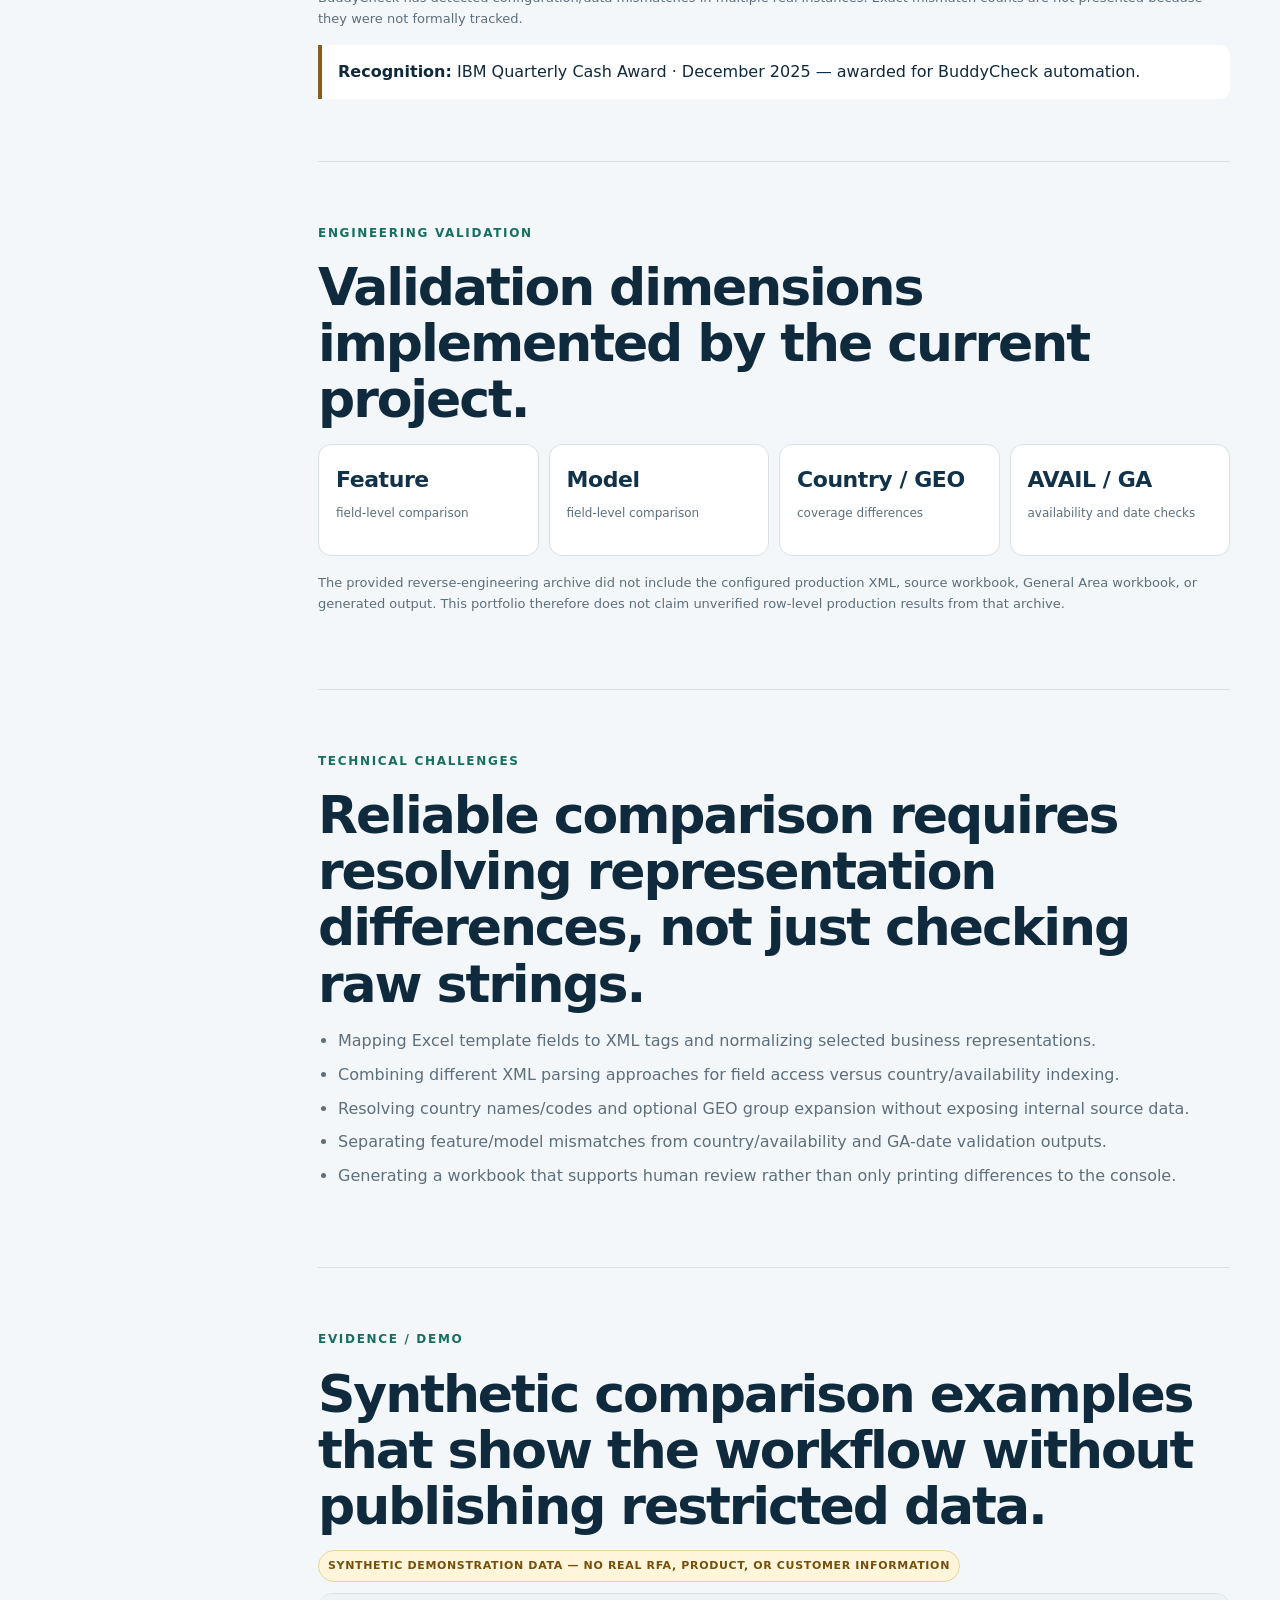
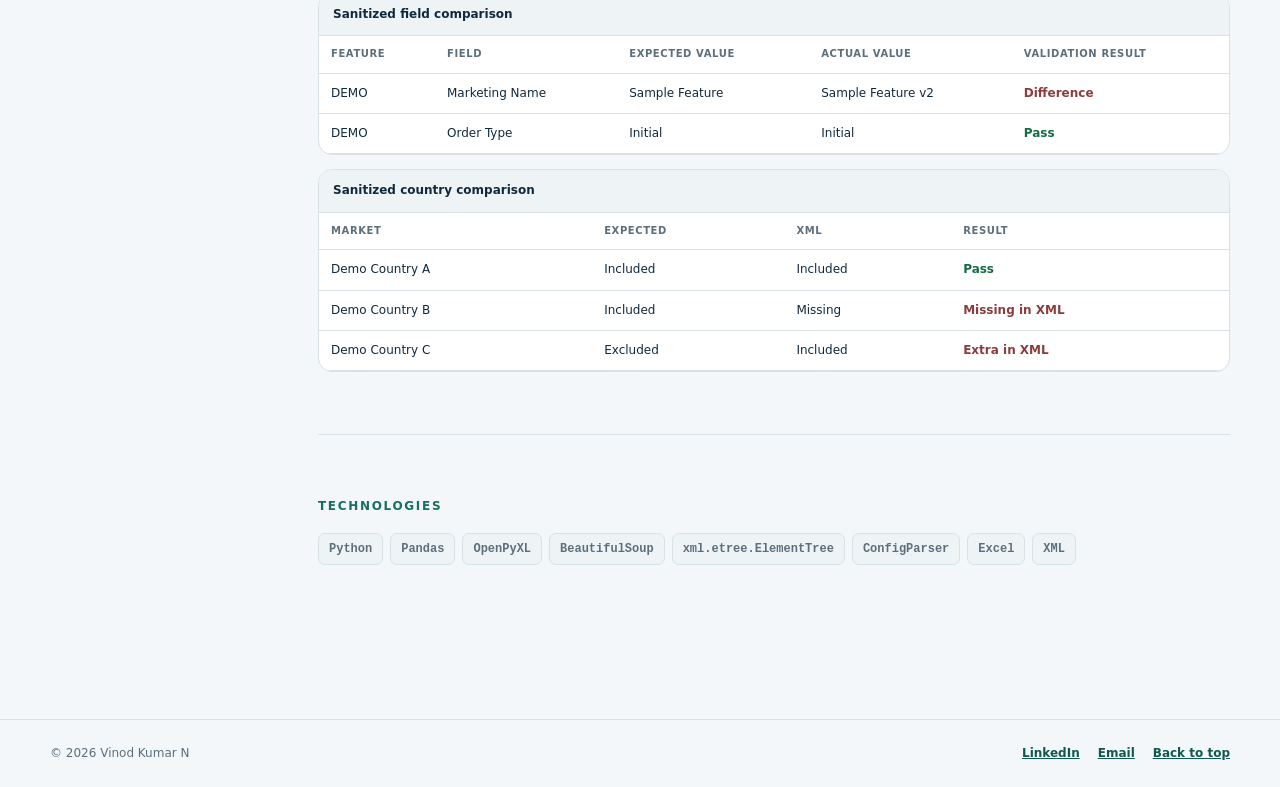
==== commit 288caee0: "Add files via upload" ====
--- a/projects/buddycheck.html
+++ b/projects/buddycheck.html
@@ -5,18 +5,18 @@
   <meta name="theme-color" content="#f4f7f9">
   <link rel="icon" href="../assets/favicon.svg" type="image/svg+xml">
   <link rel="stylesheet" href="../css/style.css">
-<title>BuddyCheck V8 | Vinod Kumar N</title>
+<title>BuddyCheck | Vinod Kumar N</title>
   <meta name="description" content="Case study: Python enterprise data validation and reconciliation across Excel, XML, country/GEO availability, GA dates, and formatted audit reporting.">
   <link rel="canonical" href="https://vinod2612-lab.github.io/projects/buddycheck.html">
   <meta property="og:type" content="website">
-  <meta property="og:title" content="BuddyCheck V8 | Vinod Kumar N">
+  <meta property="og:title" content="BuddyCheck | Vinod Kumar N">
   <meta property="og:description" content="Case study: Python enterprise data validation and reconciliation across Excel, XML, country/GEO availability, GA dates, and formatted audit reporting.">
   <meta property="og:url" content="https://vinod2612-lab.github.io/projects/buddycheck.html">
   <meta property="og:image" content="https://vinod2612-lab.github.io/assets/og-card.png">
   <meta property="og:image:width" content="1200">
   <meta property="og:image:height" content="630">
   <meta name="twitter:card" content="summary_large_image">
-  <meta name="twitter:title" content="BuddyCheck V8 | Vinod Kumar N">
+  <meta name="twitter:title" content="BuddyCheck | Vinod Kumar N">
   <meta name="twitter:description" content="Case study: Python enterprise data validation and reconciliation across Excel, XML, country/GEO availability, GA dates, and formatted audit reporting.">
   <meta name="twitter:image" content="https://vinod2612-lab.github.io/assets/og-card.png">
   <script type="application/ld+json">{"@context": "https://schema.org", "@type": "Person", "name": "Vinod Kumar N", "url": "https://vinod2612-lab.github.io", "jobTitle": "Data Specialist", "email": "mailto:neelavinod26@gmail.com", "address": {"@type": "PostalAddress", "addressLocality": "Bangalore", "addressCountry": "IN"}, "sameAs": ["https://www.linkedin.com/in/vinod-kumar-n-34484a241"], "knowsAbout": ["Python automation", "Enterprise data tooling", "Data validation", "Excel automation", "Desktop automation", "Django", "Retrieval-augmented generation"]}</script></head><body><a class="skip-link" href="#main">Skip to main content</a>
@@ -35,12 +35,12 @@
     <button class="theme-toggle" type="button" aria-label="Switch to dark theme" title="Toggle light/dark theme"><span class="theme-icon" aria-hidden="true">Moon</span></button>
   </div>
 </header><main id="main">
-<section class="project-hero section-tight"><div class="container narrow reveal"><a class="back-link" href="../index.html#projects">← Back to projects</a><p class="eyebrow">Flagship Project 02 · Data Quality & Reconciliation</p><h1>BuddyCheck V8</h1><p class="project-lead">A Python data-audit/reporting workflow that compares Excel Feature/Model information with XML and extends validation into country coverage, GEO rules, availability links, GA dates, and structured difference reporting.</p><p class="role-callout"><strong>Role: Project Lead & Developer</strong><br>Identified the high-effort manual Buddy Check validation workflow and initiated the automation project. Designed and developed the data comparison, normalization, GEO/country validation, availability checking, GA-date validation, and audit-report generation workflows.</p></div></section>
+<section class="project-hero section-tight"><div class="container narrow reveal"><a class="back-link" href="../index.html#projects">← Back to projects</a><p class="eyebrow">Flagship Project 02 · Data Quality & Reconciliation</p><h1>BuddyCheck</h1><p class="project-lead">A Python data-audit/reporting workflow that compares Excel Feature/Model information with XML and extends validation into country coverage, GEO rules, availability links, GA dates, and structured difference reporting.</p><p class="role-callout"><strong>Role: Project Lead & Sole Developer</strong><br>Identified the high-effort manual Buddy Check validation workflow, initiated the automation project, and designed and developed the data comparison, normalization, GEO/country validation, availability checking, GA-date validation, and audit-report generation workflows.</p></div></section>
 <section class="section"><div class="container detail-grid"><aside class="detail-nav"><strong>Case study</strong><a href="#problem">Problem</a><a href="#solution">Solution</a><a href="#before-after">Before / After</a><a href="#impact">Impact</a><a href="#validation">Validation</a><a href="#challenges">Challenges</a><a href="#evidence">Evidence</a></aside><div class="detail-content">
 <section id="problem" class="detail-section reveal"><p class="eyebrow">Problem</p><h2>Manual Buddy Check required comparing multiple data representations and validation dimensions.</h2><p>The automation addresses a data-consistency task where Excel Feature/Model values are compared with XML while country, GEO, availability, and GA-date rules can also require validation and discrepancy reporting.</p></section>
 <section id="solution" class="detail-section reveal"><p class="eyebrow">Solution</p><h2>Normalize the sources, compare them systematically, and produce reviewable evidence.</h2><div class="feature-list"><div><strong>Feature & Model fields</strong><p>Map Excel fields to XML tags, normalize selected semantic variants, and write differences.</p></div><div><strong>Country coverage</strong><p>Resolve country mappings and compare expected coverage with XML country sets.</p></div><div><strong>GEO rules</strong><p>Expand configured region/group restrictions where supporting General Area data exists.</p></div><div><strong>Availability</strong><p>Build availability/relator indexes and evaluate linked country/date coverage.</p></div><div><strong>GA dates</strong><p>Use announcement/default/override date information in GA validation workflows.</p></div><div><strong>Audit output</strong><p>Create and style a multi-sheet Excel workbook for discrepancies and supporting summaries.</p></div></div></section>
 <section id="before-after" class="detail-section reveal"><p class="eyebrow">Before / After</p><h2>From serial manual checks to one structured validation workflow.</h2><div class="before-after"><div><h3>Before Automation</h3><ol><li>Excel/XML/configuration information</li><li>Manual field comparison</li><li>Manual GEO checks</li><li>Manual availability checks</li><li>Manual GA validation</li><li>Discrepancy documentation</li></ol></div><div><h3>After Automation</h3><ol><li>Configured inputs</li><li>BuddyCheck normalization</li><li>Field/Model comparison</li><li>GEO & country validation</li><li>Availability & GA checks</li><li>Formatted audit workbook</li></ol></div></div></section>
-<section id="impact" class="detail-section reveal"><p class="eyebrow">Impact</p><h2>Reduced manual validation effort while keeping the result auditable.</h2><div class="impact-metric-grid"><div><strong>~60–80%</strong><span>manual validation effort reduction documented in the supplied résumé</span></div><div><strong class="input-required">[INPUT REQUIRED]</strong><span>Manual validation time before</span></div><div><strong class="input-required">[INPUT REQUIRED]</strong><span>Automated validation time</span></div><div><strong class="input-required">[INPUT REQUIRED]</strong><span>Features / models validated in a representative run</span></div><div><strong class="input-required">[INPUT REQUIRED]</strong><span>Number of users</span></div></div><div class="recognition-inline"><strong>Recognition:</strong> Quarterly Cash Award for improving the Buddy Check validation process through automation.</div></section>
+<section id="impact" class="detail-section reveal"><p class="eyebrow">Impact</p><h2>Turned a validation workflow measured in days into an automated audit measured in seconds.</h2><div class="impact-metric-grid"><div><strong>1–2 days</strong><span>typical manual validation time before automation, depending on requirement complexity</span></div><div><strong>Seconds</strong><span>automated comparison and report generation for typical runs</span></div><div><strong>3,500 records</strong><span>largest real validation run completed</span></div><div><strong>1,000 FC + 100 models</strong><span>representative scale the workflow can process in one run</span></div><div><strong>Team-wide</strong><span>actively used by the team in current work</span></div></div><p class="evidence-note">BuddyCheck has detected configuration/data mismatches in multiple real instances. Exact mismatch counts are not presented because they were not formally tracked.</p><div class="recognition-inline"><strong>Recognition:</strong> IBM Quarterly Cash Award · December 2025 — awarded for BuddyCheck automation.</div></section>
 <section id="validation" class="detail-section reveal"><p class="eyebrow">Engineering Validation</p><h2>Validation dimensions implemented by the current project.</h2><div class="validation-grid"><div><strong>Feature</strong><span>field-level comparison</span></div><div><strong>Model</strong><span>field-level comparison</span></div><div><strong>Country / GEO</strong><span>coverage differences</span></div><div><strong>AVAIL / GA</strong><span>availability and date checks</span></div></div><p class="evidence-note">The provided reverse-engineering archive did not include the configured production XML, source workbook, General Area workbook, or generated output. This portfolio therefore does not claim unverified row-level production results from that archive.</p></section>
 <section id="challenges" class="detail-section reveal"><p class="eyebrow">Technical Challenges</p><h2>Reliable comparison requires resolving representation differences, not just checking raw strings.</h2><ul class="detail-list"><li>Mapping Excel template fields to XML tags and normalizing selected business representations.</li><li>Combining different XML parsing approaches for field access versus country/availability indexing.</li><li>Resolving country names/codes and optional GEO group expansion without exposing internal source data.</li><li>Separating feature/model mismatches from country/availability and GA-date validation outputs.</li><li>Generating a workbook that supports human review rather than only printing differences to the console.</li></ul></section>
 <section id="evidence" class="detail-section reveal"><p class="eyebrow">Evidence / Demo</p><h2>Synthetic comparison examples that show the workflow without publishing restricted data.</h2><p class="demo-label">Synthetic demonstration data — no real RFA, product, or customer information</p><div class="demo-grid"><div class="demo-window wide"><div class="demo-title">Sanitized field comparison</div><div class="table-scroll"><table><thead><tr><th>Feature</th><th>Field</th><th>Expected Value</th><th>Actual Value</th><th>Validation Result</th></tr></thead><tbody><tr><td>DEMO</td><td>Marketing Name</td><td>Sample Feature</td><td>Sample Feature v2</td><td><span class="status-review">Difference</span></td></tr><tr><td>DEMO</td><td>Order Type</td><td>Initial</td><td>Initial</td><td><span class="status-pass">Pass</span></td></tr></tbody></table></div></div><div class="demo-window wide"><div class="demo-title">Sanitized country comparison</div><div class="table-scroll"><table><thead><tr><th>Market</th><th>Expected</th><th>XML</th><th>Result</th></tr></thead><tbody><tr><td>Demo Country A</td><td>Included</td><td>Included</td><td><span class="status-pass">Pass</span></td></tr><tr><td>Demo Country B</td><td>Included</td><td>Missing</td><td><span class="status-review">Missing in XML</span></td></tr><tr><td>Demo Country C</td><td>Excluded</td><td>Included</td><td><span class="status-review">Extra in XML</span></td></tr></tbody></table></div></div></div></section>
